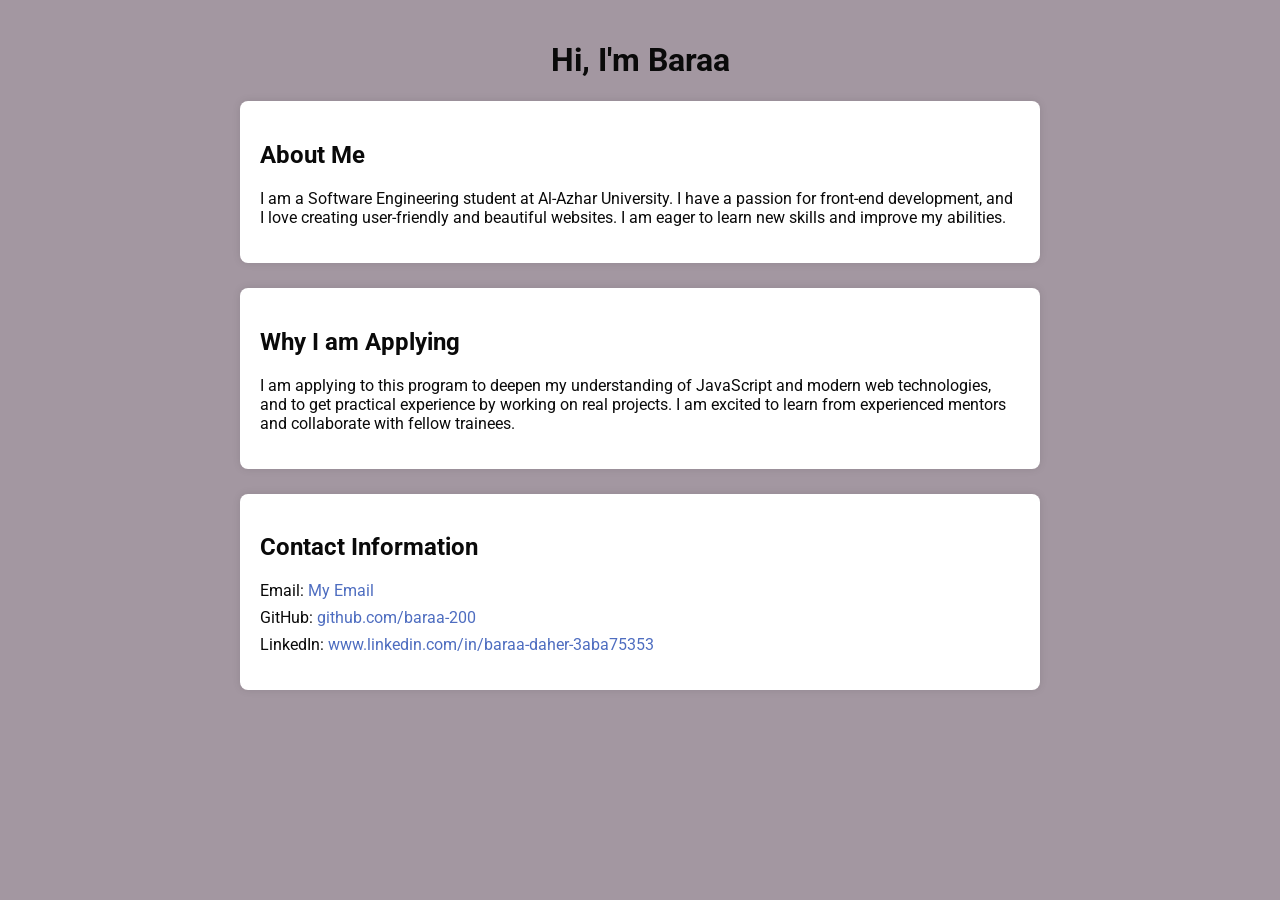
==== index.html @ e0d91ee8 "Add portfolio project This project contains my personal portfolio website, built using HTML and CSS " ====
<!DOCTYPE html>
<html lang="en">
<head>
  <meta charset="UTF-8" />
  <meta name="viewport" content="width=device-width, initial-scale=1" />
  <title>Portfolio Baraa</title>
  <link href="https://fonts.googleapis.com/css2?family=Roboto&display=swap" rel="stylesheet" />
  <style>
    body {
      font-family: 'Roboto', sans-serif;
      background-color: #a397a1;
      margin: 0;
      padding: 20px;
      color: #0a0a0a;
      max-width: 800px;
      margin-left: auto;
      margin-right: auto;
    }
    h1 {
      text-align: center;
      color: #0a0a0a;
    }
    section {
      background-color: white;
      padding: 20px;
      margin-bottom: 25px;
      border-radius: 8px;
      box-shadow: 0 0 8px rgba(0,0,0,0.1);
    }
    ul {
      list-style-type: none;
      padding: 0;
    }
    ul li {
      margin-bottom: 8px;
    }
    a {
      color: #4e6dc0;
      text-decoration: none;
    }
    a:hover {
      text-decoration: underline;
    }
  </style>
</head>
<body>

  <h1>Hi, I'm Baraa</h1>

  <section>
    <h2>About Me</h2>
    <p>
      I am a Software Engineering student at Al-Azhar University. I have a passion for front-end development, 
      and I love creating user-friendly and beautiful websites. I am eager to learn new skills and improve my abilities.
    </p>
  </section>

  <section>
    <h2>Why I am Applying</h2>
    <p>
      I am applying to this program to deepen my understanding of JavaScript and modern web technologies, 
      and to get practical experience by working on real projects. I am excited to learn from experienced mentors 
      and collaborate with fellow trainees.
    </p>
  </section>

  <section>
    <h2>Contact Information</h2>
    <ul>
      <li>
        Email:  <a href="mailto:baraaayman20222004@gmail.com" target="_blank">My Email</a>
    </li>
      <li>
        GitHub: <a href="https://github.com/baraa-200" target="_blank">github.com/baraa-200</a>
    </li>
      <li>LinkedIn: <a href="https://www.linkedin.com/in/baraa-daher-3aba75353" target="_blank">www.linkedin.com/in/baraa-daher-3aba75353</a>
    </li>
    </ul>
  </section>

</body>
</html>
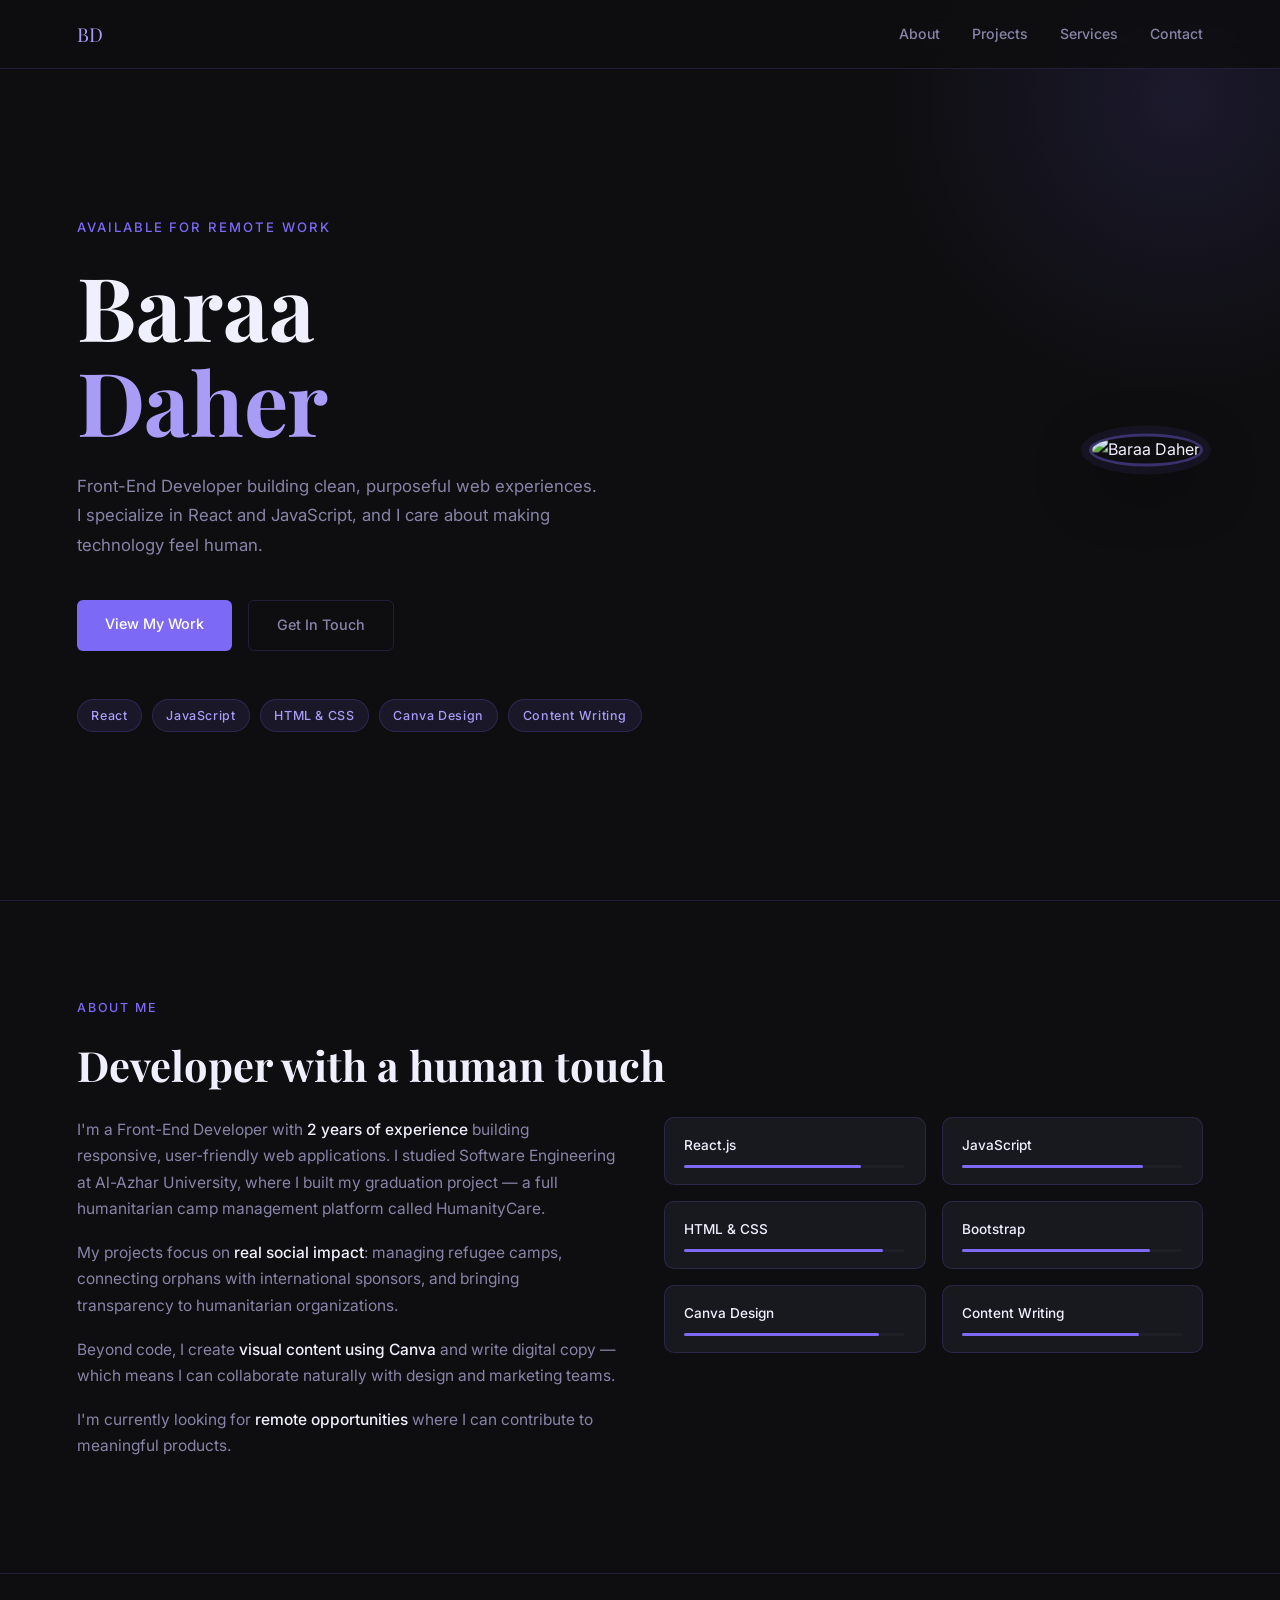
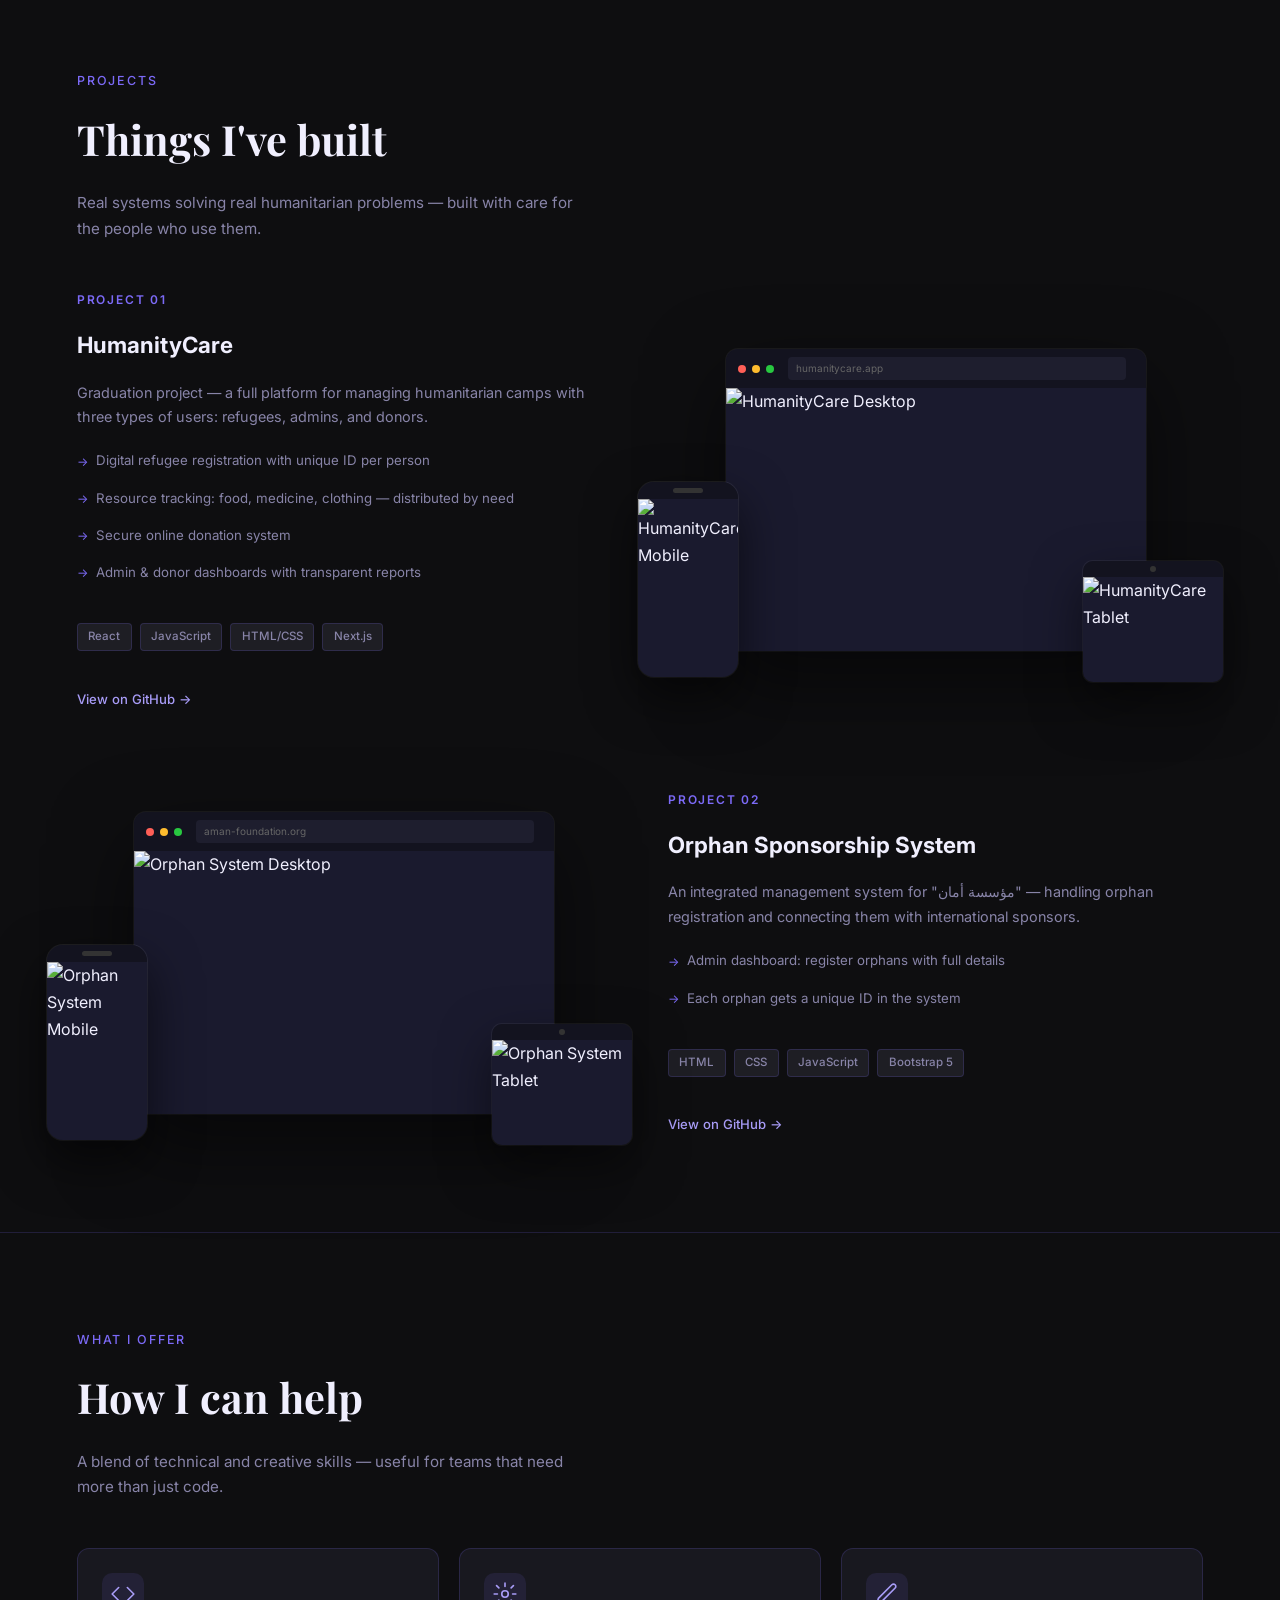
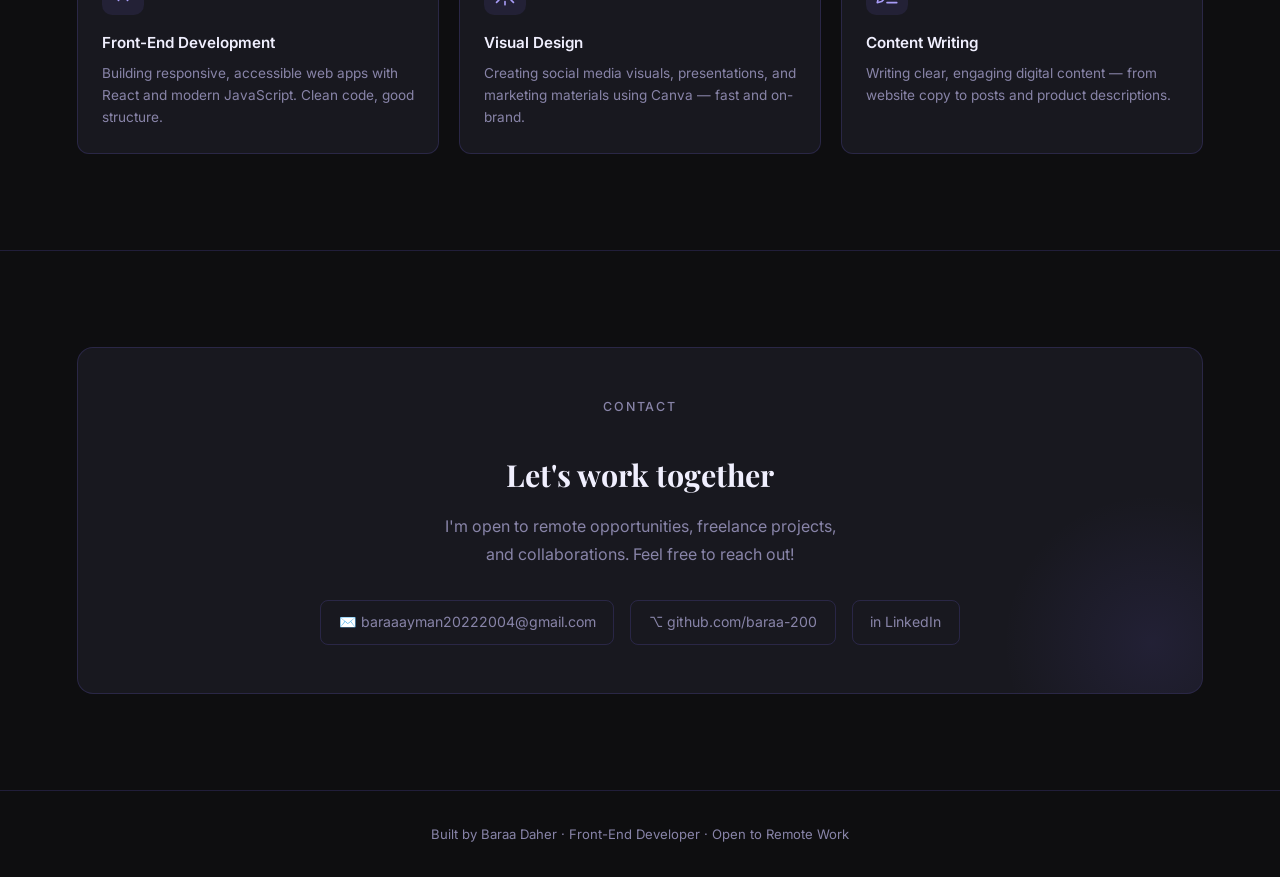
==== commit 311f38ac: "Add files via upload" ====
--- a/index.html
+++ b/index.html
@@ -1,82 +1,455 @@
-<!DOCTYPE html>
-<html lang="en">
-<head>
-  <meta charset="UTF-8" />
-  <meta name="viewport" content="width=device-width, initial-scale=1" />
-  <title>Portfolio Baraa</title>
-  <link href="https://fonts.googleapis.com/css2?family=Roboto&display=swap" rel="stylesheet" />
-  <style>
-    body {
-      font-family: 'Roboto', sans-serif;
-      background-color: #a397a1;
-      margin: 0;
-      padding: 20px;
-      color: #0a0a0a;
-      max-width: 800px;
-      margin-left: auto;
-      margin-right: auto;
-    }
-    h1 {
-      text-align: center;
-      color: #0a0a0a;
-    }
-    section {
-      background-color: white;
-      padding: 20px;
-      margin-bottom: 25px;
-      border-radius: 8px;
-      box-shadow: 0 0 8px rgba(0,0,0,0.1);
-    }
-    ul {
-      list-style-type: none;
-      padding: 0;
-    }
-    ul li {
-      margin-bottom: 8px;
-    }
-    a {
-      color: #4e6dc0;
-      text-decoration: none;
-    }
-    a:hover {
-      text-decoration: underline;
-    }
-  </style>
-</head>
-<body>
-
-  <h1>Hi, I'm Baraa</h1>
-
-  <section>
-    <h2>About Me</h2>
-    <p>
-      I am a Software Engineering student at Al-Azhar University. I have a passion for front-end development, 
-      and I love creating user-friendly and beautiful websites. I am eager to learn new skills and improve my abilities.
-    </p>
-  </section>
-
-  <section>
-    <h2>Why I am Applying</h2>
-    <p>
-      I am applying to this program to deepen my understanding of JavaScript and modern web technologies, 
-      and to get practical experience by working on real projects. I am excited to learn from experienced mentors 
-      and collaborate with fellow trainees.
-    </p>
-  </section>
-
-  <section>
-    <h2>Contact Information</h2>
-    <ul>
-      <li>
-        Email:  <a href="mailto:baraaayman20222004@gmail.com" target="_blank">My Email</a>
-    </li>
-      <li>
-        GitHub: <a href="https://github.com/baraa-200" target="_blank">github.com/baraa-200</a>
-    </li>
-      <li>LinkedIn: <a href="https://www.linkedin.com/in/baraa-daher-3aba75353" target="_blank">www.linkedin.com/in/baraa-daher-3aba75353</a>
-    </li>
-    </ul>
-  </section>
-
-</body>
-</html>
+<!DOCTYPE html>
+<html lang="en">
+<head>
+<meta charset="UTF-8">
+<meta name="viewport" content="width=device-width, initial-scale=1.0">
+<title>Baraa Daher — Front-End Developer</title>
+<link href="https://fonts.googleapis.com/css2?family=Inter:wght@300;400;500;600&family=Playfair+Display:wght@700&display=swap" rel="stylesheet">
+<style>
+  *, *::before, *::after { box-sizing: border-box; margin: 0; padding: 0; }
+  :root {
+    --bg: #0e0e10; --bg2: #16161a; --bg3: #1e1e24;
+    --accent: #7c6af7; --accent2: #a89cf7;
+    --text: #f0effe; --muted: #8884a8;
+    --border: rgba(124,106,247,0.18); --card: #18181f;
+  }
+  html { scroll-behavior: smooth; }
+  body { background: var(--bg); color: var(--text); font-family: 'Inter', sans-serif; font-size: 16px; line-height: 1.7; overflow-x: hidden; }
+
+  nav {
+    position: fixed; top: 0; left: 0; right: 0; z-index: 100;
+    display: flex; justify-content: space-between; align-items: center;
+    padding: 1.1rem 6vw;
+    background: rgba(14,14,16,0.88); backdrop-filter: blur(12px);
+    border-bottom: 0.5px solid var(--border);
+  }
+  .nav-logo { font-family: 'Playfair Display', serif; font-size: 1.2rem; color: var(--accent2); }
+  .nav-links { display: flex; gap: 2rem; list-style: none; }
+  .nav-links a { text-decoration: none; color: var(--muted); font-size: 0.88rem; font-weight: 500; transition: color 0.2s; }
+  .nav-links a:hover { color: var(--text); }
+
+  .hero {
+    min-height: 100vh; display: flex; flex-direction: column; justify-content: center;
+    padding: 8rem 6vw 5rem; position: relative; overflow: hidden;
+  }
+  .hero::before {
+    content: ''; position: absolute; top: -200px; right: -200px;
+    width: 600px; height: 600px;
+    background: radial-gradient(circle, rgba(124,106,247,0.12) 0%, transparent 70%);
+    pointer-events: none;
+  }
+  .hero-eyebrow { font-size: 0.82rem; font-weight: 500; letter-spacing: 0.15em; color: var(--accent); text-transform: uppercase; margin-bottom: 1.2rem; }
+  .hero h1 { font-family: 'Playfair Display', serif; font-size: clamp(2.8rem, 7vw, 5.5rem); line-height: 1.08; margin-bottom: 1.5rem; }
+  .hero h1 span { color: var(--accent2); }
+  .hero-desc { font-size: 1.05rem; color: var(--muted); max-width: 520px; line-height: 1.75; margin-bottom: 2.5rem; }
+  .hero-btns { display: flex; gap: 1rem; flex-wrap: wrap; }
+  .btn-primary { background: var(--accent); color: #fff; padding: 0.75rem 1.75rem; border-radius: 6px; text-decoration: none; font-size: 0.9rem; font-weight: 500; transition: opacity 0.2s; }
+  .btn-primary:hover { opacity: 0.85; }
+  .btn-ghost { border: 0.5px solid var(--border); color: var(--muted); padding: 0.75rem 1.75rem; border-radius: 6px; text-decoration: none; font-size: 0.9rem; font-weight: 500; transition: border-color 0.2s, color 0.2s; }
+  .btn-ghost:hover { border-color: var(--accent2); color: var(--text); }
+  .hero-tags { display: flex; gap: 0.6rem; flex-wrap: wrap; margin-top: 3rem; }
+  .tag { font-size: 0.78rem; font-weight: 500; letter-spacing: 0.05em; padding: 0.3rem 0.85rem; border-radius: 20px; background: rgba(124,106,247,0.1); color: var(--accent2); border: 0.5px solid rgba(124,106,247,0.2); }
+
+  section { padding: 6rem 6vw; }
+  .section-label { font-size: 0.78rem; font-weight: 500; letter-spacing: 0.15em; text-transform: uppercase; color: var(--accent); margin-bottom: 0.75rem; }
+  .section-title { font-family: 'Playfair Display', serif; font-size: clamp(1.8rem, 4vw, 2.6rem); color: var(--text); margin-bottom: 1rem; }
+  .section-sub { color: var(--muted); max-width: 500px; font-size: 0.95rem; margin-bottom: 3rem; }
+
+  .about-grid { display: grid; grid-template-columns: 1fr 1fr; gap: 3rem; align-items: start; }
+  .about-text p { color: var(--muted); margin-bottom: 1.1rem; font-size: 0.97rem; }
+  .about-text p strong { color: var(--text); font-weight: 500; }
+  .skills-grid { display: grid; grid-template-columns: 1fr 1fr; gap: 1rem; }
+  .skill-card { background: var(--card); border: 0.5px solid var(--border); border-radius: 10px; padding: 1rem 1.2rem; }
+  .skill-name { font-size: 0.85rem; font-weight: 500; color: var(--text); margin-bottom: 0.5rem; }
+  .skill-bar { height: 3px; background: var(--bg3); border-radius: 2px; }
+  .skill-fill { height: 100%; background: var(--accent); border-radius: 2px; }
+
+  .project-card {
+    background: var(--card); border: 0.5px solid var(--border);
+    border-radius: 14px; overflow: hidden;
+    transition: border-color 0.25s, transform 0.25s;
+    position: relative;
+  }
+  .project-card::before {
+    content: ''; position: absolute; top: 0; left: 0; right: 0; height: 2px;
+    background: linear-gradient(90deg, var(--accent), var(--accent2));
+    opacity: 0; transition: opacity 0.25s;
+  }
+  .project-card:hover { border-color: rgba(124,106,247,0.35); transform: translateY(-3px); }
+  .project-card:hover::before { opacity: 1; }
+  .project-body { padding: 1.75rem; }
+  .project-icon { width: 44px; height: 44px; border-radius: 10px; background: rgba(124,106,247,0.12); display: flex; align-items: center; justify-content: center; margin-bottom: 1.2rem; }
+  .project-title { font-size: 1.05rem; font-weight: 600; color: var(--text); margin-bottom: 0.6rem; }
+  .project-desc { font-size: 0.88rem; color: var(--muted); line-height: 1.65; margin-bottom: 1rem; }
+  .project-features { list-style: none; margin-bottom: 1.2rem; }
+  .project-features li { font-size: 0.83rem; color: var(--muted); padding: 0.25rem 0; display: flex; align-items: flex-start; gap: 0.5rem; }
+  .project-features li::before { content: '→'; color: var(--accent); flex-shrink: 0; font-size: 0.75rem; margin-top: 0.15rem; }
+  .project-tech { display: flex; gap: 0.5rem; flex-wrap: wrap; margin-bottom: 1.3rem; }
+  .tech-tag { font-size: 0.72rem; font-weight: 500; padding: 0.2rem 0.65rem; border-radius: 4px; background: var(--bg3); color: var(--muted); border: 0.5px solid var(--border); }
+  .project-link { font-size: 0.82rem; color: var(--accent2); text-decoration: none; font-weight: 500; display: inline-flex; align-items: center; gap: 0.3rem; transition: gap 0.2s; }
+  .project-link:hover { gap: 0.5rem; }
+
+  .demo-frame-wrap { border-top: 0.5px solid var(--border); background: #fff; overflow: hidden; }
+  .demo-label { background: var(--bg3); padding: 0.5rem 1rem; font-size: 0.75rem; color: var(--muted); letter-spacing: 0.05em; display: flex; align-items: center; gap: 0.5rem; }
+  .demo-dot { width: 8px; height: 8px; border-radius: 50%; background: var(--accent); display: inline-block; }
+  .demo-frame { width: 100%; height: 420px; border: none; display: block; }
+
+  .services-grid { display: grid; grid-template-columns: repeat(auto-fit, minmax(240px, 1fr)); gap: 1.2rem; }
+  .service-card { background: var(--card); border: 0.5px solid var(--border); border-radius: 12px; padding: 1.5rem; }
+  .service-icon { width: 42px; height: 42px; display: flex; align-items: center; justify-content: center; background: rgba(124,106,247,0.1); border-radius: 10px; margin-bottom: 0.9rem; }
+  .service-title { font-size: 0.95rem; font-weight: 600; color: var(--text); margin-bottom: 0.5rem; }
+  .service-desc { font-size: 0.85rem; color: var(--muted); line-height: 1.6; }
+
+  .contact-wrap {
+    background: var(--card); border: 0.5px solid var(--border); border-radius: 16px; padding: 3rem;
+    display: flex; flex-direction: column; align-items: center; text-align: center; position: relative; overflow: hidden;
+  }
+  .contact-wrap::after { content: ''; position: absolute; bottom: -100px; right: -100px; width: 300px; height: 300px; background: radial-gradient(circle, rgba(124,106,247,0.1) 0%, transparent 70%); pointer-events: none; }
+  .contact-wrap h3 { font-family: 'Playfair Display', serif; font-size: 1.9rem; margin-bottom: 0.8rem; }
+  .contact-wrap p { color: var(--muted); margin-bottom: 2rem; max-width: 400px; }
+  .contact-links { display: flex; gap: 1rem; flex-wrap: wrap; justify-content: center; }
+  .contact-item { display: flex; align-items: center; gap: 0.5rem; font-size: 0.88rem; color: var(--muted); text-decoration: none; border: 0.5px solid var(--border); border-radius: 8px; padding: 0.6rem 1.1rem; transition: border-color 0.2s, color 0.2s; }
+  .contact-item:hover { border-color: var(--accent2); color: var(--text); }
+
+  footer { padding: 2rem 6vw; text-align: center; border-top: 0.5px solid var(--border); font-size: 0.82rem; color: var(--muted); }
+  .divider { border: none; border-top: 0.5px solid var(--border); margin: 0; }
+
+  @media (max-width: 700px) {
+    .about-grid { grid-template-columns: 1fr; }
+    .nav-links { display: none; }
+    .contact-wrap { padding: 2rem 1.5rem; }
+  }
+</style>
+</head>
+<body>
+
+<nav>
+  <span class="nav-logo">BD</span>
+  <ul class="nav-links">
+    <li><a href="#about">About</a></li>
+    <li><a href="#projects">Projects</a></li>
+    <li><a href="#services">Services</a></li>
+    <li><a href="#contact">Contact</a></li>
+  </ul>
+</nav>
+
+<section class="hero">
+  <p class="hero-eyebrow">Available for Remote Work</p>
+  <h1>Baraa<br><span>Daher</span></h1>
+  <p class="hero-desc">Front-End Developer building clean, purposeful web experiences. I specialize in React and JavaScript, and I care about making technology feel human.</p>
+  <div class="hero-btns">
+    <a href="#projects" class="btn-primary">View My Work</a>
+    <a href="#contact" class="btn-ghost">Get In Touch</a>
+  </div>
+  <div class="hero-tags">
+    <span class="tag">React</span>
+    <span class="tag">JavaScript</span>
+    <span class="tag">HTML & CSS</span>
+    <span class="tag">Canva Design</span>
+    <span class="tag">Content Writing</span>
+  </div>
+  <div class="hero-photo-wrap">
+    <img src="https://raw.githubusercontent.com/baraa-200/Portfolio-Baraa/main/profile.jpeg" alt="Baraa Daher" class="hero-photo">
+  </div>
+</section>
+<style>
+.hero-photo-wrap {
+  position: absolute;
+  top: 50%; right: 6vw;
+  transform: translateY(-50%);
+  z-index: 2;
+}
+.hero-photo {
+  width: 220px; height: 220px;
+  border-radius: 50%;
+  object-fit: cover;
+  object-position: top;
+  border: 3px solid rgba(124,106,247,0.4);
+  box-shadow: 0 0 0 8px rgba(124,106,247,0.08), 0 20px 60px rgba(0,0,0,0.4);
+}
+@media (max-width: 900px) { .hero-photo-wrap { display: none; } }
+</style>
+
+<hr class="divider">
+
+<section id="about">
+  <p class="section-label">About Me</p>
+  <h2 class="section-title">Developer with a human touch</h2>
+  <div class="about-grid">
+    <div class="about-text">
+      <p>I'm a Front-End Developer with <strong>2 years of experience</strong> building responsive, user-friendly web applications. I studied Software Engineering at Al-Azhar University, where I built my graduation project — a full humanitarian camp management platform called HumanityCare.</p>
+      <p>My projects focus on <strong>real social impact</strong>: managing refugee camps, connecting orphans with international sponsors, and bringing transparency to humanitarian organizations.</p>
+      <p>Beyond code, I create <strong>visual content using Canva</strong> and write digital copy — which means I can collaborate naturally with design and marketing teams.</p>
+      <p>I'm currently looking for <strong>remote opportunities</strong> where I can contribute to meaningful products.</p>
+    </div>
+    <div class="skills-grid">
+      <div class="skill-card"><p class="skill-name">React.js</p><div class="skill-bar"><div class="skill-fill" style="width:80%"></div></div></div>
+      <div class="skill-card"><p class="skill-name">JavaScript</p><div class="skill-bar"><div class="skill-fill" style="width:82%"></div></div></div>
+      <div class="skill-card"><p class="skill-name">HTML & CSS</p><div class="skill-bar"><div class="skill-fill" style="width:90%"></div></div></div>
+      <div class="skill-card"><p class="skill-name">Bootstrap</p><div class="skill-bar"><div class="skill-fill" style="width:85%"></div></div></div>
+      <div class="skill-card"><p class="skill-name">Canva Design</p><div class="skill-bar"><div class="skill-fill" style="width:88%"></div></div></div>
+      <div class="skill-card"><p class="skill-name">Content Writing</p><div class="skill-bar"><div class="skill-fill" style="width:80%"></div></div></div>
+    </div>
+  </div>
+</section>
+
+<hr class="divider">
+
+<section id="projects">
+  <p class="section-label">Projects</p>
+  <h2 class="section-title">Things I've built</h2>
+  <p class="section-sub">Real systems solving real humanitarian problems — built with care for the people who use them.</p>
+
+  <style>
+    .projects-list { display: flex; flex-direction: column; gap: 5rem; }
+
+    .project-row { display: grid; grid-template-columns: 1fr 1fr; gap: 3.5rem; align-items: center; }
+    .project-row.reverse { direction: rtl; }
+    .project-row.reverse > * { direction: ltr; }
+
+    .project-info { display: flex; flex-direction: column; gap: 1rem; }
+    .project-number { font-size: 0.75rem; font-weight: 600; letter-spacing: 0.15em; color: var(--accent); text-transform: uppercase; }
+    .project-info .project-title { font-size: 1.4rem; font-weight: 700; color: var(--text); margin: 0; }
+    .project-info .project-desc { font-size: 0.9rem; color: var(--muted); line-height: 1.7; margin: 0; }
+    .project-info .project-features { list-style: none; display: flex; flex-direction: column; gap: 0.4rem; }
+    .project-info .project-features li { font-size: 0.83rem; color: var(--muted); display: flex; align-items: flex-start; gap: 0.5rem; }
+    .project-info .project-features li::before { content: '→'; color: var(--accent); flex-shrink: 0; }
+    .project-info .project-tech { display: flex; gap: 0.5rem; flex-wrap: wrap; }
+    .project-info .project-link { align-self: flex-start; }
+
+    /* Responsive Mockup */
+    .mockup-wrap {
+      position: relative;
+      display: flex;
+      align-items: flex-end;
+      justify-content: center;
+      padding: 1rem;
+    }
+
+    /* Desktop frame */
+    .mockup-desktop {
+      width: 100%;
+      max-width: 420px;
+      background: #1a1a2e;
+      border-radius: 12px;
+      box-shadow: 0 30px 80px rgba(0,0,0,0.5), 0 0 0 1px rgba(255,255,255,0.06);
+      overflow: hidden;
+      position: relative;
+      z-index: 1;
+    }
+    .mockup-desktop-bar {
+      background: #13131f;
+      padding: 8px 12px;
+      display: flex;
+      align-items: center;
+      gap: 6px;
+    }
+    .mockup-dot { width: 8px; height: 8px; border-radius: 50%; }
+    .mockup-dot.r { background: #ff5f57; }
+    .mockup-dot.y { background: #febc2e; }
+    .mockup-dot.g { background: #28c840; }
+    .mockup-url {
+      flex: 1; background: #1e1e2e; border-radius: 4px;
+      padding: 3px 8px; font-size: 10px; color: #666;
+      margin: 0 8px;
+    }
+    .mockup-desktop img {
+      width: 100%; display: block;
+      aspect-ratio: 16/10; object-fit: cover; object-position: top;
+    }
+
+    /* Mobile frame */
+    .mockup-mobile {
+      position: absolute;
+      bottom: -10px;
+      left: -30px;
+      width: 100px;
+      background: #1a1a2e;
+      border-radius: 16px;
+      box-shadow: 0 20px 50px rgba(0,0,0,0.6), 0 0 0 1px rgba(255,255,255,0.08);
+      overflow: hidden;
+      z-index: 2;
+    }
+    .mockup-mobile-bar {
+      background: #13131f;
+      padding: 6px;
+      display: flex;
+      justify-content: center;
+    }
+    .mockup-mobile-notch {
+      width: 30px; height: 5px;
+      background: #333; border-radius: 3px;
+    }
+    .mockup-mobile img {
+      width: 100%; display: block;
+      aspect-ratio: 9/16; object-fit: cover; object-position: top;
+    }
+
+    /* Tablet frame */
+    .mockup-tablet {
+      position: absolute;
+      bottom: -15px;
+      right: -20px;
+      width: 140px;
+      background: #1a1a2e;
+      border-radius: 10px;
+      box-shadow: 0 20px 50px rgba(0,0,0,0.5), 0 0 0 1px rgba(255,255,255,0.06);
+      overflow: hidden;
+      z-index: 2;
+    }
+    .mockup-tablet-bar {
+      background: #13131f;
+      padding: 5px 8px;
+      display: flex;
+      justify-content: center;
+    }
+    .mockup-tablet-cam {
+      width: 6px; height: 6px;
+      background: #333; border-radius: 50%;
+    }
+    .mockup-tablet img {
+      width: 100%; display: block;
+      aspect-ratio: 4/3; object-fit: cover; object-position: top;
+    }
+
+    @media (max-width: 768px) {
+      .project-row, .project-row.reverse { grid-template-columns: 1fr; direction: ltr; }
+      .mockup-mobile { left: -15px; }
+      .mockup-tablet { right: -10px; width: 110px; }
+    }
+  </style>
+
+  <div class="projects-list">
+
+    <!-- HumanityCare -->
+    <div class="project-row">
+      <div class="project-info">
+        <span class="project-number">Project 01</span>
+        <p class="project-title">HumanityCare</p>
+        <p class="project-desc">Graduation project — a full platform for managing humanitarian camps with three types of users: refugees, admins, and donors.</p>
+        <ul class="project-features">
+          <li>Digital refugee registration with unique ID per person</li>
+          <li>Resource tracking: food, medicine, clothing — distributed by need</li>
+          <li>Secure online donation system</li>
+          <li>Admin & donor dashboards with transparent reports</li>
+        </ul>
+        <div class="project-tech">
+          <span class="tech-tag">React</span>
+          <span class="tech-tag">JavaScript</span>
+          <span class="tech-tag">HTML/CSS</span>
+          <span class="tech-tag">Next.js</span>
+        </div>
+        <a href="https://github.com/baraa-200/humanity-care" target="_blank" class="project-link">View on GitHub →</a>
+      </div>
+
+      <div class="mockup-wrap">
+        <div class="mockup-desktop">
+          <div class="mockup-desktop-bar">
+            <span class="mockup-dot r"></span>
+            <span class="mockup-dot y"></span>
+            <span class="mockup-dot g"></span>
+            <span class="mockup-url">humanitycare.app</span>
+          </div>
+          <img src="https://raw.githubusercontent.com/baraa-200/Portfolio-Baraa/main/image.png" alt="HumanityCare Desktop">
+        </div>
+        <div class="mockup-mobile">
+          <div class="mockup-mobile-bar"><div class="mockup-mobile-notch"></div></div>
+          <img src="https://raw.githubusercontent.com/baraa-200/Portfolio-Baraa/main/image.png" alt="HumanityCare Mobile">
+        </div>
+        <div class="mockup-tablet">
+          <div class="mockup-tablet-bar"><div class="mockup-tablet-cam"></div></div>
+          <img src="https://raw.githubusercontent.com/baraa-200/Portfolio-Baraa/main/image.png" alt="HumanityCare Tablet">
+        </div>
+      </div>
+    </div>
+
+    <!-- Orphan Sponsorship -->
+    <div class="project-row reverse">
+      <div class="project-info">
+        <span class="project-number">Project 02</span>
+        <p class="project-title">Orphan Sponsorship System</p>
+        <p class="project-desc">An integrated management system for "مؤسسة أمان" — handling orphan registration and connecting them with international sponsors.</p>
+        <ul class="project-features">
+          <li>Admin dashboard: register orphans with full details</li>
+          <li>Each orphan gets a unique ID in the system</li>
+        
+        </ul>
+        <div class="project-tech">
+          <span class="tech-tag">HTML</span>
+          <span class="tech-tag">CSS</span>
+          <span class="tech-tag">JavaScript</span>
+          <span class="tech-tag">Bootstrap 5</span>
+        </div>
+        <a href="https://github.com/baraa-200/orphan-sponsorship-system" target="_blank" class="project-link">View on GitHub →</a>
+      </div>
+
+      <div class="mockup-wrap">
+        <div class="mockup-desktop">
+          <div class="mockup-desktop-bar">
+            <span class="mockup-dot r"></span>
+            <span class="mockup-dot y"></span>
+            <span class="mockup-dot g"></span>
+            <span class="mockup-url">aman-foundation.org</span>
+          </div>
+          <img src="https://raw.githubusercontent.com/baraa-200/Aman-Association/main/image.png" alt="Orphan System Desktop">
+        </div>
+        <div class="mockup-mobile">
+          <div class="mockup-mobile-bar"><div class="mockup-mobile-notch"></div></div>
+          <img src="https://raw.githubusercontent.com/baraa-200/Aman-Association/main/image.png" alt="Orphan System Mobile">
+        </div>
+        <div class="mockup-tablet">
+          <div class="mockup-tablet-bar"><div class="mockup-tablet-cam"></div></div>
+          <img src="https://raw.githubusercontent.com/baraa-200/Aman-Association/main/image.png" alt="Orphan System Tablet">
+        </div>
+      </div>
+    </div>
+
+  </div>
+</section>
+
+<hr class="divider">
+
+<section id="services">
+  <p class="section-label">What I Offer</p>
+  <h2 class="section-title">How I can help</h2>
+  <p class="section-sub">A blend of technical and creative skills — useful for teams that need more than just code.</p>
+  <div class="services-grid">
+    <div class="service-card">
+      <div class="service-icon"><svg width="26" height="26" viewBox="0 0 24 24" fill="none" stroke="#a89cf7" stroke-width="1.5" stroke-linecap="round" stroke-linejoin="round"><polyline points="16 18 22 12 16 6"/><polyline points="8 6 2 12 8 18"/></svg></div>
+      <p class="service-title">Front-End Development</p>
+      <p class="service-desc">Building responsive, accessible web apps with React and modern JavaScript. Clean code, good structure.</p>
+    </div>
+    <div class="service-card">
+      <div class="service-icon"><svg width="26" height="26" viewBox="0 0 24 24" fill="none" stroke="#a89cf7" stroke-width="1.5" stroke-linecap="round" stroke-linejoin="round"><circle cx="12" cy="12" r="3"/><path d="M12 2v3M12 19v3M4.22 4.22l2.12 2.12M17.66 17.66l2.12 2.12M2 12h3M19 12h3M4.22 19.78l2.12-2.12M17.66 6.34l2.12-2.12"/></svg></div>
+      <p class="service-title">Visual Design</p>
+      <p class="service-desc">Creating social media visuals, presentations, and marketing materials using Canva — fast and on-brand.</p>
+    </div>
+    <div class="service-card">
+      <div class="service-icon"><svg width="26" height="26" viewBox="0 0 24 24" fill="none" stroke="#a89cf7" stroke-width="1.5" stroke-linecap="round" stroke-linejoin="round"><path d="M12 20h9"/><path d="M16.5 3.5a2.121 2.121 0 0 1 3 3L7 19l-4 1 1-4L16.5 3.5z"/></svg></div>
+      <p class="service-title">Content Writing</p>
+      <p class="service-desc">Writing clear, engaging digital content — from website copy to posts and product descriptions.</p>
+    </div>
+  </div>
+</section>
+
+<hr class="divider">
+
+<section id="contact">
+  <div class="contact-wrap">
+    <p class="section-label">Contact</p>
+    <h3>Let's work together</h3>
+    <p>I'm open to remote opportunities, freelance projects, and collaborations. Feel free to reach out!</p>
+    <div class="contact-links">
+      <a href="mailto:baraaayman20222004@gmail.com" class="contact-item">✉️ baraaayman20222004@gmail.com</a>
+      <a href="https://github.com/baraa-200" target="_blank" class="contact-item">⌥ github.com/baraa-200</a>
+      <a href="https://www.linkedin.com/in/baraa-daher-3aba75353" target="_blank" class="contact-item">in LinkedIn</a>
+    </div>
+  </div>
+</section>
+
+<footer>
+  <p>Built by Baraa Daher · Front-End Developer · Open to Remote Work</p>
+</footer>
+
+</body>
+</html>
